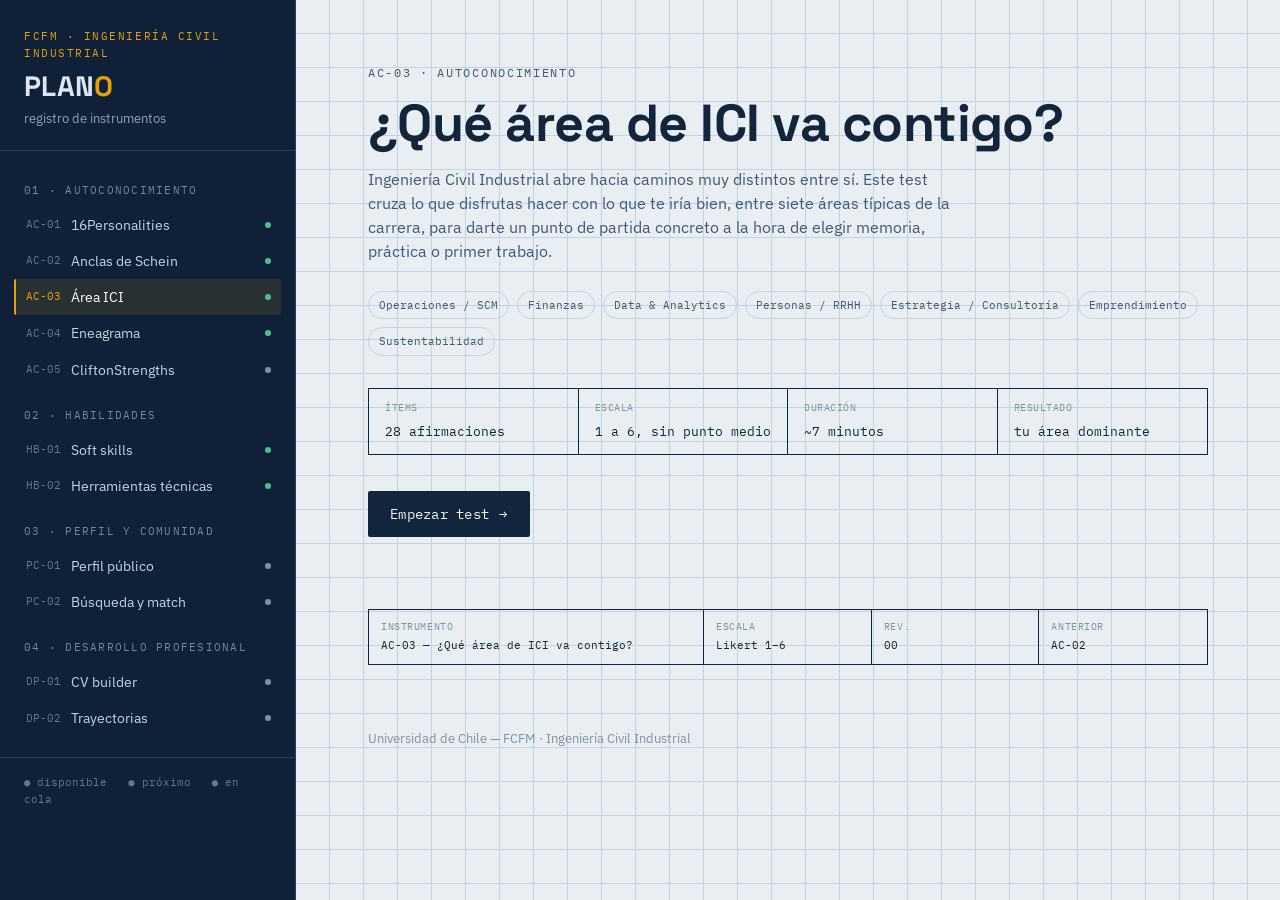
==== area-ici.html @ 6f70a746 "Add files via upload" ====
<!DOCTYPE html>
<html lang="es">
<head>
<meta charset="UTF-8">
<meta name="viewport" content="width=device-width, initial-scale=1.0">
<title>AC-03 · ¿Qué área de ICI va contigo? — Plano</title>
<link rel="preconnect" href="https://fonts.googleapis.com">
<link href="https://fonts.googleapis.com/css2?family=Space+Grotesk:wght@400;500;600;700&family=IBM+Plex+Sans:wght@400;500;600&family=IBM+Plex+Mono:wght@400;500;600&display=swap" rel="stylesheet">
<link rel="stylesheet" href="styles.css">
<style>

  /* ---------- intro ---------- */
  .hero-eyebrow{
    font-family:'IBM Plex Mono', monospace;
    font-size:12px;
    letter-spacing:0.14em;
    text-transform:uppercase;
    color:var(--ink-soft);
    margin-bottom:14px;
  }
  .hero-title{
    font-family:'Space Grotesk', sans-serif;
    font-weight:700;
    font-size:clamp(34px, 5.6vw, 52px);
    line-height:1.05;
    letter-spacing:-0.01em;
    margin:0 0 16px;
  }
  .hero-sub{
    max-width:600px;
    font-size:16px;
    color:var(--ink-soft);
    margin-bottom:28px;
  }

  .spec-strip{
    display:flex;
    flex-wrap:wrap;
    gap:0;
    border:1px solid var(--ink);
    margin-bottom:36px;
  }
  .spec-cell{
    flex:1 1 140px;
    padding:12px 16px;
    border-right:1px solid var(--ink);
    font-family:'IBM Plex Mono', monospace;
  }
  .spec-cell:last-child{border-right:none;}
  .spec-cell .k{display:block; font-size:9.5px; letter-spacing:0.06em; text-transform:uppercase; color:var(--ink-faint); margin-bottom:3px;}
  .spec-cell .v{font-size:13px; color:var(--ink);}

  .start-btn{
    display:inline-flex;
    align-items:center;
    gap:10px;
    background:var(--ink);
    color:#F2F6FA;
    border:none;
    font-family:'IBM Plex Mono', monospace;
    font-size:13.5px;
    letter-spacing:0.02em;
    padding:14px 22px;
    border-radius:var(--radius);
    cursor:pointer;
    transition:background 0.15s ease, transform 0.15s ease;
  }
  .start-btn:hover{background:#1C3757; transform:translateY(-1px);}
  .start-btn .arrow{transition:transform 0.15s ease;}
  .start-btn:hover .arrow{transform:translateX(3px);}

  /* areas preview row on intro */
  .areas-preview{
    display:flex;
    flex-wrap:wrap;
    gap:8px;
    margin-bottom:32px;
  }
  .area-chip{
    font-family:'IBM Plex Mono', monospace;
    font-size:11px;
    color:var(--ink-soft);
    border:1px solid var(--grid-line);
    padding:5px 10px;
    border-radius:20px;
  }

  /* ---------- quiz ---------- */
  .quiz-wrap{display:none;}
  .quiz-wrap.active{display:block;}
  .intro-wrap.hidden, .results-wrap.hidden{display:none;}

  .progress-rail{margin:8px 0 44px;}
  .progress-meta{
    display:flex;
    justify-content:space-between;
    font-family:'IBM Plex Mono', monospace;
    font-size:11px;
    color:var(--ink-soft);
    margin-bottom:8px;
  }
  .progress-track{
    position:relative;
    height:8px;
    background:#D3DEE7;
    border:1px solid var(--grid-line);
  }
  .progress-fill{
    position:absolute;
    top:0; left:0; bottom:0;
    background:var(--accent);
    width:0%;
    transition:width 0.25s ease;
  }

  .question-code{
    font-family:'IBM Plex Mono', monospace;
    font-size:11px;
    color:var(--accent-deep);
    letter-spacing:0.06em;
    margin-bottom:10px;
  }
  .question-text{
    font-family:'Space Grotesk', sans-serif;
    font-weight:600;
    font-size:clamp(22px, 3.4vw, 30px);
    line-height:1.25;
    margin:0 0 40px;
    max-width:640px;
  }

  .scale{max-width:640px; margin-bottom:10px;}
  .scale-row{display:flex; gap:8px;}
  .scale-btn{
    flex:1;
    aspect-ratio:1;
    max-width:64px;
    border:1.5px solid var(--ink);
    background:transparent;
    color:var(--ink);
    font-family:'IBM Plex Mono', monospace;
    font-size:16px;
    font-weight:500;
    border-radius:50%;
    cursor:pointer;
    transition:background 0.12s ease, color 0.12s ease, transform 0.12s ease;
  }
  .scale-btn:hover{transform:translateY(-2px);}
  .scale-btn.selected{background:var(--ink); color:var(--accent);}
  .scale-labels{
    display:flex;
    justify-content:space-between;
    font-size:11.5px;
    color:var(--ink-faint);
    margin-top:10px;
  }

  .quiz-nav{
    display:flex;
    justify-content:space-between;
    align-items:center;
    margin-top:40px;
    max-width:640px;
  }
  .nav-btn{
    font-family:'IBM Plex Mono', monospace;
    font-size:13px;
    background:none;
    border:1px solid var(--ink-faint);
    color:var(--ink);
    padding:10px 18px;
    border-radius:var(--radius);
    cursor:pointer;
    transition:border-color 0.15s ease, background 0.15s ease;
  }
  .nav-btn:hover:not(:disabled){border-color:var(--ink); background:#DCE5EC;}
  .nav-btn:disabled{opacity:0.35; cursor:not-allowed;}
  .nav-btn.primary{background:var(--ink); color:#F2F6FA; border-color:var(--ink);}
  .nav-btn.primary:hover{background:#1C3757;}

  /* ---------- results ---------- */
  .results-eyebrow{
    font-family:'IBM Plex Mono', monospace;
    font-size:12px;
    letter-spacing:0.14em;
    text-transform:uppercase;
    color:var(--accent-deep);
    margin-bottom:10px;
  }
  .results-title{
    font-family:'Space Grotesk', sans-serif;
    font-weight:700;
    font-size:clamp(30px, 5vw, 42px);
    margin:0 0 8px;
  }
  .results-sub{
    color:var(--ink-soft);
    max-width:600px;
    margin-bottom:36px;
  }

  .anchor-bar{
    display:grid;
    grid-template-columns:220px 1fr 40px;
    align-items:center;
    gap:14px;
    padding:10px 0;
    border-bottom:1px solid var(--grid-line);
  }
  .anchor-name{
    font-family:'IBM Plex Mono', monospace;
    font-size:12px;
    color:var(--ink);
  }
  .anchor-track{
    height:14px;
    background:#DCE5EC;
    border:1px solid var(--grid-line);
    position:relative;
  }
  .anchor-fill{height:100%; background:var(--ink-faint);}
  .anchor-bar.top-1 .anchor-fill{background:var(--accent);}
  .anchor-bar.top-2 .anchor-fill{background:var(--accent-deep);}
  .anchor-bar.top-1 .anchor-name{color:var(--accent-deep); font-weight:600;}
  .anchor-value{
    font-family:'IBM Plex Mono', monospace;
    font-size:11.5px;
    color:var(--ink-faint);
    text-align:right;
  }

  .anchor-callouts{
    margin-top:40px;
    display:grid;
    grid-template-columns:1fr 1fr;
    gap:16px;
  }
  .callout{
    background:#F4F7F9;
    border:1px solid var(--grid-line);
    border-left:3px solid var(--accent);
    padding:18px 20px;
  }
  .callout .rank{
    font-family:'IBM Plex Mono', monospace;
    font-size:10.5px;
    letter-spacing:0.08em;
    text-transform:uppercase;
    color:var(--accent-deep);
    margin-bottom:6px;
  }
  .callout h4{
    font-family:'Space Grotesk', sans-serif;
    margin:0 0 8px;
    font-size:18px;
  }
  .callout p{
    font-size:13.5px;
    color:var(--ink-soft);
    margin:0;
  }

  .combo-note{
    margin-top:16px;
    font-size:12.5px;
    color:var(--ink-faint);
    max-width:640px;
  }

  .results-actions{
    display:flex;
    gap:12px;
    margin-top:40px;
    flex-wrap:wrap;
  }

  @media (max-width: 620px){
    .anchor-callouts{grid-template-columns:1fr;}
    .anchor-bar{grid-template-columns:128px 1fr 32px; gap:8px;}
    .scale-btn{max-width:44px; font-size:13px;}
  }
</style>
</head>
<body>

<button class="menu-toggle" id="menuToggle" aria-label="Abrir menú">≡</button>

<div class="shell">

  <nav class="sidebar" id="sidebar">
    <div class="sidebar-brand">
      <a href="index.html" style="text-decoration:none;">
        <div class="sidebar-eyebrow">FCFM · Ingeniería Civil Industrial</div>
        <div class="sidebar-logo">PLAN<span>O</span></div>
      </a>
      <div class="sidebar-tag">registro de instrumentos</div>
    </div>

    <div class="nav-group">
      <div class="nav-group-title">01 · Autoconocimiento</div>
      <a class="nav-link" href="index.html#autoconocimiento"><span class="nav-code">AC-01</span>16Personalities<span class="nav-dot ok"></span></a>
      <a class="nav-link" href="schein.html"><span class="nav-code">AC-02</span>Anclas de Schein<span class="nav-dot ok"></span></a>
      <a class="nav-link active" href="area-ici.html"><span class="nav-code">AC-03</span>Área ICI<span class="nav-dot ok"></span></a>
      <a class="nav-link" href="eneagrama.html"><span class="nav-code">AC-04</span>Eneagrama<span class="nav-dot ok"></span></a>
      <a class="nav-link" href="index.html#autoconocimiento"><span class="nav-code">AC-05</span>CliftonStrengths<span class="nav-dot"></span></a>
    </div>

    <div class="nav-group">
      <div class="nav-group-title">02 · Habilidades</div>
      <a class="nav-link" href="soft-skills.html"><span class="nav-code">HB-01</span>Soft skills<span class="nav-dot ok"></span></a>
      <a class="nav-link" href="tech-tools.html"><span class="nav-code">HB-02</span>Herramientas técnicas<span class="nav-dot ok"></span></a>
    </div>

    <div class="nav-group">
      <div class="nav-group-title">03 · Perfil y comunidad</div>
      <a class="nav-link" href="index.html#comunidad"><span class="nav-code">PC-01</span>Perfil público<span class="nav-dot"></span></a>
      <a class="nav-link" href="index.html#comunidad"><span class="nav-code">PC-02</span>Búsqueda y match<span class="nav-dot"></span></a>
    </div>

    <div class="nav-group">
      <div class="nav-group-title">04 · Desarrollo profesional</div>
      <a class="nav-link" href="index.html#desarrollo"><span class="nav-code">DP-01</span>CV builder<span class="nav-dot"></span></a>
      <a class="nav-link" href="index.html#desarrollo"><span class="nav-code">DP-02</span>Trayectorias<span class="nav-dot"></span></a>
    </div>

    <div class="sidebar-foot">
      ● disponible &nbsp; ● próximo &nbsp; ● en cola
    </div>
  </nav>

  <main class="paper">
    <div class="container">

      <!-- ============ INTRO ============ -->
      <div class="intro-wrap" id="introWrap">
        <div class="hero-eyebrow">AC-03 · Autoconocimiento</div>
        <h1 class="hero-title">¿Qué área de ICI va contigo?</h1>
        <p class="hero-sub">
          Ingeniería Civil Industrial abre hacia caminos muy distintos entre sí. Este test cruza lo que
          disfrutas hacer con lo que te iría bien, entre siete áreas típicas de la carrera, para darte
          un punto de partida concreto a la hora de elegir memoria, práctica o primer trabajo.
        </p>

        <div class="areas-preview">
          <span class="area-chip">Operaciones / SCM</span>
          <span class="area-chip">Finanzas</span>
          <span class="area-chip">Data & Analytics</span>
          <span class="area-chip">Personas / RRHH</span>
          <span class="area-chip">Estrategia / Consultoría</span>
          <span class="area-chip">Emprendimiento</span>
          <span class="area-chip">Sustentabilidad</span>
        </div>

        <div class="spec-strip">
          <div class="spec-cell"><span class="k">Ítems</span><span class="v">28 afirmaciones</span></div>
          <div class="spec-cell"><span class="k">Escala</span><span class="v">1 a 6, sin punto medio</span></div>
          <div class="spec-cell"><span class="k">Duración</span><span class="v">~7 minutos</span></div>
          <div class="spec-cell"><span class="k">Resultado</span><span class="v">tu área dominante</span></div>
        </div>

        <button class="start-btn" id="startBtn">Empezar test <span class="arrow">→</span></button>
      </div>

      <!-- ============ QUIZ ============ -->
      <div class="quiz-wrap" id="quizWrap">
        <div class="progress-rail">
          <div class="progress-meta">
            <span id="progressLabel">Pregunta 01 / 28</span>
            <span>AC-03 · Área ICI</span>
          </div>
          <div class="progress-track"><div class="progress-fill" id="progressFill"></div></div>
        </div>

        <div class="question-code" id="questionCode">ÍTEM 01</div>
        <h2 class="question-text" id="questionText">—</h2>

        <div class="scale">
          <div class="scale-row" id="scaleRow"></div>
          <div class="scale-labels">
            <span>Muy en desacuerdo</span>
            <span>Muy de acuerdo</span>
          </div>
        </div>

        <div class="quiz-nav">
          <button class="nav-btn" id="prevBtn">← Anterior</button>
          <button class="nav-btn primary" id="nextBtn" disabled>Siguiente →</button>
        </div>
      </div>

      <!-- ============ RESULTS ============ -->
      <div class="results-wrap hidden" id="resultsWrap">
        <div class="results-eyebrow">Resultado · AC-03</div>
        <h2 class="results-title">Tu ficha de área</h2>
        <p class="results-sub">Puntaje por área (máximo 24 cada una). Muchas trayectorias reales viven en el cruce de tus dos áreas más altas, no solo en la primera.</p>

        <div id="barsContainer"></div>

        <div class="anchor-callouts" id="calloutsContainer"></div>
        <p class="combo-note" id="comboNote"></p>

        <div class="share-box">
          <span class="label">Enviar resultado a tu correo</span>
          <div class="share-row">
            <input type="email" class="share-input" id="emailInput" placeholder="tu-correo@ing.uchile.cl">
            <button class="share-btn" id="emailBtn">Enviar por correo →</button>
          </div>
          <p class="share-note">Se abre tu aplicación de correo con el resultado ya redactado, listo para enviar.</p>
          <p class="share-error" id="emailError">Ingresa un correo válido antes de continuar.</p>
        </div>

        <div class="results-actions">
          <button class="nav-btn" id="retakeBtn">↺ Repetir test</button>
          <a class="nav-btn primary" href="index.html">Volver al índice →</a>
        </div>
      </div>

      <div class="titleblock">
        <div class="tb-cell"><span class="tb-label">Instrumento</span><span class="tb-value">AC-03 — ¿Qué área de ICI va contigo?</span></div>
        <div class="tb-cell"><span class="tb-label">Escala</span><span class="tb-value">Likert 1–6</span></div>
        <div class="tb-cell"><span class="tb-label">Rev.</span><span class="tb-value">00</span></div>
        <div class="tb-cell"><span class="tb-label">Anterior</span><span class="tb-value">AC-02</span></div>
      </div>

      <footer class="site-footer">Universidad de Chile — FCFM · Ingeniería Civil Industrial</footer>

    </div>
  </main>

</div>

<script>
  /* ---------------- data ---------------- */
  const ANCHORS = {
    OPS: { name: "Operaciones / SCM",         desc: "Te mueve la eficiencia de procesos reales: producción, logística, cadena de suministro. Roles afines: Supply Chain, Operaciones, Mejora Continua, Planificación." },
    FIN: { name: "Finanzas",                  desc: "Te mueve el lenguaje de los números y el valor. Roles afines: Banca de inversión, Corporate Finance, Tesorería, Evaluación de proyectos." },
    DAT: { name: "Data & Analytics",          desc: "Te mueve encontrar patrones y construir con datos. Roles afines: Data Analyst, Data Scientist, Business Intelligence, Analytics." },
    PER: { name: "Personas / RRHH",           desc: "Te mueve el desarrollo de personas y equipos. Roles afines: RRHH, Desarrollo Organizacional, People Analytics, Cultura y Talento." },
    EST: { name: "Estrategia / Consultoría",  desc: "Te mueve resolver problemas de negocio amplios. Roles afines: Consultoría estratégica, Corporate Strategy, Planificación Estratégica, PMO." },
    EMP: { name: "Emprendimiento",            desc: "Te mueve construir algo propio desde cero. Roles afines: Fundador/a de startup, Venture Building, Innovación Corporativa." },
    SUS: { name: "Sustentabilidad",           desc: "Te mueve el impacto ambiental y social del negocio. Roles afines: Sustentabilidad Corporativa, ESG, Economía Circular, Impacto Social." }
  };

  const QUESTIONS = [
    ["Me atrae optimizar procesos productivos o logísticos para que funcionen mejor.", "OPS"],
    ["Me interesa entender cómo se financia y valora un proyecto o una empresa.", "FIN"],
    ["Me interesa transformar datos en decisiones concretas para el negocio.", "DAT"],
    ["Me interesa cómo se diseñan los equipos, la cultura y el desarrollo de las personas en una organización.", "PER"],
    ["Me interesa resolver problemas de negocio amplios que combinan varias áreas a la vez.", "EST"],
    ["Me atrae la idea de crear mi propio negocio o proyecto desde cero.", "EMP"],
    ["Me interesa que mi trabajo tenga un impacto ambiental o social positivo, no solo financiero.", "SUS"],
    ["Disfruto pensar en cómo mover, producir o distribuir algo de forma más eficiente.", "OPS"],
    ["Disfruto trabajar con modelos financieros, flujos de caja o evaluación de inversiones.", "FIN"],
    ["Disfruto programar, modelar o construir dashboards más que gestionar personas.", "DAT"],
    ["Disfruto mediar conversaciones difíciles o ayudar a que un equipo funcione mejor.", "PER"],
    ["Disfruto analizar una industria completa y proponer hacia dónde debería moverse una empresa.", "EST"],
    ["Disfruto validar una idea de negocio hablando con clientes reales, aunque sea incómodo.", "EMP"],
    ["Disfruto pensar en cómo una empresa puede operar de forma más responsable con su entorno.", "SUS"],
    ["Me interesa lo que pasa en la planta, la bodega o el centro de distribución, no solo en la oficina.", "OPS"],
    ["Me atrae el mundo de la banca, el mercado de capitales o el corporate finance.", "FIN"],
    ["Me atrae aprender herramientas como Python, SQL o machine learning aplicado a negocios.", "DAT"],
    ["Me atrae el reclutamiento, la gestión del talento o el desarrollo organizacional.", "PER"],
    ["Me atrae el mundo de la consultoría estratégica o el trabajo con directorios y gerencias.", "EST"],
    ["Prefiero asumir el riesgo de emprender antes que la estabilidad de un sueldo fijo.", "EMP"],
    ["Me atraen temas como economía circular, cambio climático o ESG.", "SUS"],
    ["Prefiero resolver cuellos de botella concretos antes que diseñar estrategias de largo plazo.", "OPS"],
    ["Prefiero decisiones que se puedan justificar con números duros antes que con intuición.", "FIN"],
    ["Prefiero encontrar el patrón detrás de los datos antes que ejecutar la acción final.", "DAT"],
    ["Prefiero trabajar en el \"cómo\" colaboran las personas antes que en el proceso técnico en sí.", "PER"],
    ["Prefiero preguntas abiertas de \"qué deberíamos hacer\" antes que ejecutar una tarea ya definida.", "EST"],
    ["Me interesa más construir algo nuevo que optimizar algo que ya existe.", "EMP"],
    ["Elegiría un proyecto con propósito ambiental o social aunque el crecimiento profesional sea más lento.", "SUS"]
  ];

  /* ---------------- state ---------------- */
  let current = 0;
  const answers = new Array(QUESTIONS.length).fill(null);

  const introWrap = document.getElementById('introWrap');
  const quizWrap = document.getElementById('quizWrap');
  const resultsWrap = document.getElementById('resultsWrap');
  const startBtn = document.getElementById('startBtn');
  const progressFill = document.getElementById('progressFill');
  const progressLabel = document.getElementById('progressLabel');
  const questionCode = document.getElementById('questionCode');
  const questionText = document.getElementById('questionText');
  const scaleRow = document.getElementById('scaleRow');
  const prevBtn = document.getElementById('prevBtn');
  const nextBtn = document.getElementById('nextBtn');
  const retakeBtn = document.getElementById('retakeBtn');
  let lastRanked = [];

  for(let i = 1; i <= 6; i++){
    const btn = document.createElement('button');
    btn.className = 'scale-btn';
    btn.textContent = i;
    btn.type = 'button';
    btn.addEventListener('click', () => selectAnswer(i));
    scaleRow.appendChild(btn);
  }

  function renderQuestion(){
    const [text, code] = QUESTIONS[current];
    questionCode.textContent = 'ÍTEM ' + String(current + 1).padStart(2, '0');
    questionText.textContent = text;
    progressLabel.textContent = 'Pregunta ' + String(current + 1).padStart(2, '0') + ' / ' + QUESTIONS.length;
    progressFill.style.width = ((current) / QUESTIONS.length * 100) + '%';

    [...scaleRow.children].forEach((btn, idx) => {
      btn.classList.toggle('selected', answers[current] === idx + 1);
    });

    prevBtn.disabled = current === 0;
    nextBtn.disabled = answers[current] === null;
    nextBtn.textContent = current === QUESTIONS.length - 1 ? 'Ver resultado →' : 'Siguiente →';
  }

  function selectAnswer(value){
    answers[current] = value;
    renderQuestion();
  }

  startBtn.addEventListener('click', () => {
    introWrap.classList.add('hidden');
    quizWrap.classList.add('active');
    renderQuestion();
  });

  prevBtn.addEventListener('click', () => {
    if(current > 0){ current--; renderQuestion(); }
  });

  nextBtn.addEventListener('click', () => {
    if(answers[current] === null) return;
    if(current < QUESTIONS.length - 1){
      current++;
      renderQuestion();
    } else {
      showResults();
    }
  });

  document.addEventListener('keydown', (e) => {
    if(!quizWrap.classList.contains('active')) return;
    if(['1','2','3','4','5','6'].includes(e.key)) selectAnswer(parseInt(e.key));
    if(e.key === 'ArrowRight' && !nextBtn.disabled) nextBtn.click();
    if(e.key === 'ArrowLeft' && !prevBtn.disabled) prevBtn.click();
  });

  function showResults(){
    quizWrap.classList.remove('active');
    resultsWrap.classList.remove('hidden');
    progressFill.style.width = '100%';

    const scores = {};
    Object.keys(ANCHORS).forEach(k => scores[k] = 0);
    QUESTIONS.forEach(([text, code], idx) => {
      scores[code] += answers[idx];
    });

    const ranked = Object.entries(scores).sort((a, b) => b[1] - a[1]);
    lastRanked = ranked;

    const barsContainer = document.getElementById('barsContainer');
    barsContainer.innerHTML = '';
    ranked.forEach(([code, score], rank) => {
      const row = document.createElement('div');
      row.className = 'anchor-bar' + (rank === 0 ? ' top-1' : rank === 1 ? ' top-2' : '');
      row.innerHTML = `
        <span class="anchor-name">${ANCHORS[code].name}</span>
        <div class="anchor-track"><div class="anchor-fill" style="width:${(score/24*100).toFixed(0)}%"></div></div>
        <span class="anchor-value">${score}/24</span>
      `;
      barsContainer.appendChild(row);
    });

    const calloutsContainer = document.getElementById('calloutsContainer');
    calloutsContainer.innerHTML = '';
    ranked.slice(0, 2).forEach(([code, score], rank) => {
      const div = document.createElement('div');
      div.className = 'callout';
      div.innerHTML = `
        <div class="rank">${rank === 0 ? 'Área dominante' : 'Segunda área'}</div>
        <h4>${ANCHORS[code].name}</h4>
        <p>${ANCHORS[code].desc}</p>
      `;
      calloutsContainer.appendChild(div);
    });

    const [topCode] = ranked[0];
    const [secondCode] = ranked[1];
    document.getElementById('comboNote').textContent =
      `Vale la pena mirar también el cruce entre ${ANCHORS[topCode].name} y ${ANCHORS[secondCode].name}: bastantes roles interesantes viven justo en esa intersección, no en ninguna de las dos por separado.`;
  }

  retakeBtn.addEventListener('click', () => {
    current = 0;
    answers.fill(null);
    resultsWrap.classList.add('hidden');
    introWrap.classList.remove('hidden');
  });

  /* ---------------- send result by email (mailto) ---------------- */
  const emailInput = document.getElementById('emailInput');
  const emailBtn = document.getElementById('emailBtn');
  const emailError = document.getElementById('emailError');

  emailBtn.addEventListener('click', () => {
    const email = emailInput.value.trim();
    const valid = /^[^\s@]+@[^\s@]+\.[^\s@]+$/.test(email);
    if(!valid){
      emailError.classList.add('visible');
      return;
    }
    emailError.classList.remove('visible');

    const lines = lastRanked.map(([code, score], i) =>
      `${i + 1}. ${ANCHORS[code].name} — ${score}/24`
    ).join('\n');

    const [topCode] = lastRanked[0];
    const subject = 'Mi resultado — AC-03 ¿Qué área de ICI va contigo?';
    const body =
`Resultado del test "¿Qué área de ICI va contigo?" — Plano, ICI U. de Chile

Área dominante: ${ANCHORS[topCode].name}
${ANCHORS[topCode].desc}

Puntaje completo:
${lines}

Generado en Plano — red profesional ICI.`;

    const mailto = `mailto:${encodeURIComponent(email)}?subject=${encodeURIComponent(subject)}&body=${encodeURIComponent(body)}`;
    window.location.href = mailto;
  });

  /* ---------------- sidebar mobile toggle ---------------- */
  const toggle = document.getElementById('menuToggle');
  const sidebar = document.getElementById('sidebar');
  toggle.addEventListener('click', () => sidebar.classList.toggle('open'));
</script>

</body>
</html>
---- styles.css ----
/* ============================================================
   PLANO — hoja de estilos compartida
   Tokens + estructura (sidebar / paper / cajetín) usados en
   todas las páginas del sitio. Los estilos propios de cada
   instrumento van en un <style> aparte dentro de cada página.
   ============================================================ */

:root{
  --paper:#E9EEF2;
  --paper-deep:#DCE5EC;
  --grid-line:#C4D3DE;
  --ink:#12253C;
  --ink-soft:#3E5A78;
  --ink-faint:#7C93A8;
  --panel:#0F2038;
  --panel-line:#26405F;
  --accent:#E3A008;
  --accent-deep:#8A5F02;
  --ok:#2F7D5F;
  --ok-bg:#DEEEE7;
  --wait:#8592A0;
  --wait-bg:#E4E8EC;
  --next-bg:#FBF0D6;
  --radius:2px;
  --sidebar-w:296px;
}

*{box-sizing:border-box;}
html{scroll-behavior:smooth;}
@media (prefers-reduced-motion: reduce){
  html{scroll-behavior:auto;}
  *{animation-duration:0.001ms !important; transition-duration:0.001ms !important;}
}

body{
  margin:0;
  background:var(--paper);
  color:var(--ink);
  font-family:'IBM Plex Sans', sans-serif;
  font-size:16px;
  line-height:1.5;
}

a{color:inherit;}

/* ---------- layout shell ---------- */
.shell{
  display:flex;
  min-height:100vh;
}

/* ---------- sidebar / panel ---------- */
.sidebar{
  width:var(--sidebar-w);
  flex-shrink:0;
  background:var(--panel);
  color:#DCE6F0;
  position:sticky;
  top:0;
  height:100vh;
  overflow-y:auto;
  padding:28px 0 24px;
  border-right:1px solid var(--panel-line);
}

.sidebar-brand{
  padding:0 24px 22px;
  border-bottom:1px solid var(--panel-line);
  margin-bottom:18px;
}
.sidebar-eyebrow{
  font-family:'IBM Plex Mono', monospace;
  font-size:11px;
  letter-spacing:0.14em;
  color:var(--accent);
  text-transform:uppercase;
}
.sidebar-logo{
  font-family:'Space Grotesk', sans-serif;
  font-size:28px;
  font-weight:700;
  letter-spacing:0.01em;
  margin:4px 0 2px;
}
.sidebar-logo span{color:var(--accent);}
.sidebar-tag{
  font-size:12.5px;
  color:#8FA5BD;
}

.nav-group{
  padding:0 14px;
  margin-bottom:6px;
}
.nav-group-title{
  font-family:'IBM Plex Mono', monospace;
  font-size:10.5px;
  letter-spacing:0.12em;
  text-transform:uppercase;
  color:#6F87A2;
  padding:14px 10px 8px;
}
.nav-link{
  display:flex;
  align-items:center;
  gap:10px;
  padding:8px 10px;
  border-radius:var(--radius);
  text-decoration:none;
  color:#C4D4E4;
  font-size:13.5px;
  border-left:2px solid transparent;
  transition:background 0.15s ease, color 0.15s ease, border-color 0.15s ease;
}
.nav-link:hover{
  background:rgba(227,160,8,0.08);
  color:#F2F6FA;
}
.nav-link.active{
  background:rgba(227,160,8,0.12);
  border-left-color:var(--accent);
  color:#FFFFFF;
}
.nav-code{
  font-family:'IBM Plex Mono', monospace;
  font-size:10.5px;
  color:#5E7793;
  min-width:34px;
}
.nav-link.active .nav-code{color:var(--accent);}
.nav-dot{
  width:6px;
  height:6px;
  border-radius:50%;
  margin-left:auto;
  flex-shrink:0;
  background:var(--wait);
}
.nav-dot.ok{background:#4FBE8F;}
.nav-dot.next{background:var(--accent);}

.sidebar-foot{
  margin-top:20px;
  padding:16px 24px 0;
  border-top:1px solid var(--panel-line);
  font-family:'IBM Plex Mono', monospace;
  font-size:10.5px;
  color:#5E7793;
  line-height:1.7;
}

.menu-toggle{
  display:none;
  position:fixed;
  top:16px;
  left:16px;
  z-index:50;
  background:var(--panel);
  color:var(--accent);
  border:1px solid var(--panel-line);
  border-radius:var(--radius);
  width:42px;
  height:42px;
  font-family:'IBM Plex Mono', monospace;
  font-size:18px;
  cursor:pointer;
}

/* ---------- main / paper ---------- */
.paper{
  flex:1;
  min-width:0;
  background-image:
    linear-gradient(var(--grid-line) 1px, transparent 1px),
    linear-gradient(90deg, var(--grid-line) 1px, transparent 1px);
  background-size:34px 34px;
  background-position:-1px -1px;
  position:relative;
}

.container{
  max-width:920px;
  margin:0 auto;
  padding:64px 40px 40px;
}

/* ---------- title block (cajetín) ---------- */
.titleblock{
  margin:72px 0 40px;
  border:1px solid var(--ink);
  font-family:'IBM Plex Mono', monospace;
  font-size:11px;
  display:grid;
  grid-template-columns:2fr 1fr 1fr 1fr;
}
.tb-cell{
  padding:10px 12px;
  border-right:1px solid var(--ink);
  border-top:1px solid var(--ink);
}
.tb-cell:last-child{border-right:none;}
.tb-cell:nth-child(-n+4){border-top:none;}
.tb-label{color:var(--ink-faint); display:block; margin-bottom:3px; text-transform:uppercase; letter-spacing:0.06em; font-size:9.5px;}
.tb-value{color:var(--ink);}

footer.site-footer{
  padding:24px 0 60px;
  font-size:12.5px;
  color:var(--ink-faint);
}

/* ---------- share-by-email box (used on every results screen) ---------- */
.share-box{
  margin-top:40px;
  border:1px solid var(--ink);
  padding:20px 22px;
  background:#F4F7F9;
  max-width:640px;
}
.share-box .label{
  font-family:'IBM Plex Mono', monospace;
  font-size:10.5px;
  letter-spacing:0.08em;
  text-transform:uppercase;
  color:var(--ink-faint);
  margin-bottom:10px;
  display:block;
}
.share-row{
  display:flex;
  gap:10px;
  flex-wrap:wrap;
}
.share-input{
  flex:1;
  min-width:200px;
  padding:10px 12px;
  border:1px solid var(--ink-faint);
  border-radius:var(--radius);
  font-family:'IBM Plex Sans', sans-serif;
  font-size:14px;
  background:#fff;
  color:var(--ink);
}
.share-input:focus{
  outline:2px solid var(--accent);
  outline-offset:1px;
  border-color:var(--ink);
}
.share-btn{
  font-family:'IBM Plex Mono', monospace;
  font-size:13px;
  background:var(--ink);
  color:#F2F6FA;
  border:none;
  padding:10px 18px;
  border-radius:var(--radius);
  cursor:pointer;
  white-space:nowrap;
  transition:background 0.15s ease;
}
.share-btn:hover{background:#1C3757;}
.share-note{
  font-size:11.5px;
  color:var(--ink-faint);
  margin-top:10px;
}
.share-error{
  font-size:11.5px;
  color:#B3401F;
  margin-top:10px;
  display:none;
}
.share-error.visible{display:block;}

/* ---------- results bar chart + callouts (reused across test result screens) ---------- */
.results-eyebrow{
  font-family:'IBM Plex Mono', monospace;
  font-size:12px;
  letter-spacing:0.14em;
  text-transform:uppercase;
  color:var(--accent-deep);
  margin-bottom:10px;
}
.results-title{
  font-family:'Space Grotesk', sans-serif;
  font-weight:700;
  font-size:clamp(30px, 5vw, 42px);
  margin:0 0 8px;
}
.results-sub{
  color:var(--ink-soft);
  max-width:600px;
  margin-bottom:36px;
}
.anchor-bar{
  display:grid;
  grid-template-columns:190px 1fr 40px;
  align-items:center;
  gap:14px;
  padding:10px 0;
  border-bottom:1px solid var(--grid-line);
}
.anchor-name{
  font-family:'IBM Plex Mono', monospace;
  font-size:12px;
  color:var(--ink);
}
.anchor-track{
  height:14px;
  background:#DCE5EC;
  border:1px solid var(--grid-line);
  position:relative;
}
.anchor-fill{height:100%; background:var(--ink-faint); transition:width 0.2s ease;}
.anchor-bar.top-1 .anchor-fill{background:var(--accent);}
.anchor-bar.top-2 .anchor-fill{background:var(--accent-deep);}
.anchor-bar.top-1 .anchor-name{color:var(--accent-deep); font-weight:600;}
.anchor-value{
  font-family:'IBM Plex Mono', monospace;
  font-size:11.5px;
  color:var(--ink-faint);
  text-align:right;
}
.anchor-callouts{
  margin-top:40px;
  display:grid;
  grid-template-columns:1fr 1fr;
  gap:16px;
}
.callout{
  background:#F4F7F9;
  border:1px solid var(--grid-line);
  border-left:3px solid var(--accent);
  padding:18px 20px;
}
.callout .rank{
  font-family:'IBM Plex Mono', monospace;
  font-size:10.5px;
  letter-spacing:0.08em;
  text-transform:uppercase;
  color:var(--accent-deep);
  margin-bottom:6px;
}
.callout h4{
  font-family:'Space Grotesk', sans-serif;
  margin:0 0 8px;
  font-size:18px;
}
.callout p{
  font-size:13.5px;
  color:var(--ink-soft);
  margin:0;
}
.results-actions{
  display:flex;
  gap:12px;
  margin-top:40px;
  flex-wrap:wrap;
}
@media (max-width: 620px){
  .anchor-callouts{grid-template-columns:1fr;}
  .anchor-bar{grid-template-columns:112px 1fr 32px; gap:8px;}
}

@media (max-width: 880px){
  .sidebar{
    position:fixed;
    left:0; top:0; bottom:0;
    transform:translateX(-100%);
    z-index:40;
    transition:transform 0.2s ease;
    width:280px;
  }
  .sidebar.open{transform:translateX(0);}
  .menu-toggle{display:block;}
  .container{padding:88px 22px 40px;}
  .titleblock{grid-template-columns:1fr 1fr;}
}
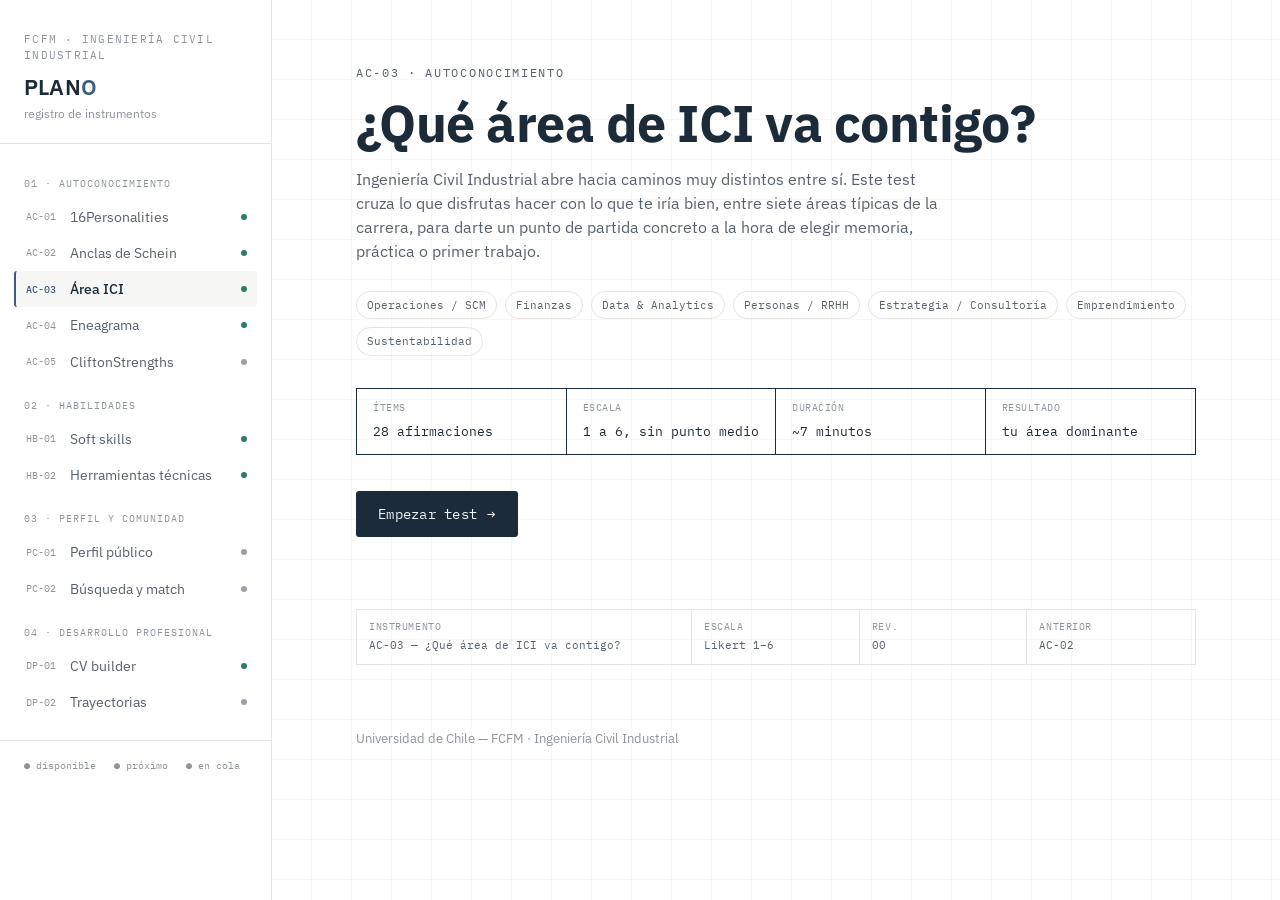
==== commit f175a0c6: "Add files via upload" ====
--- a/area-ici.html
+++ b/area-ici.html
@@ -5,7 +5,7 @@
 <meta name="viewport" content="width=device-width, initial-scale=1.0">
 <title>AC-03 · ¿Qué área de ICI va contigo? — Plano</title>
 <link rel="preconnect" href="https://fonts.googleapis.com">
-<link href="https://fonts.googleapis.com/css2?family=Space+Grotesk:wght@400;500;600;700&family=IBM+Plex+Sans:wght@400;500;600&family=IBM+Plex+Mono:wght@400;500;600&display=swap" rel="stylesheet">
+<link href="https://fonts.googleapis.com/css2?family=IBM+Plex+Sans:wght@400;500;600;700&family=IBM+Plex+Mono:wght@400;500;600&display=swap" rel="stylesheet">
 <link rel="stylesheet" href="styles.css">
 <style>
 
@@ -19,7 +19,7 @@
     margin-bottom:14px;
   }
   .hero-title{
-    font-family:'Space Grotesk', sans-serif;
+    font-family:'IBM Plex Sans', sans-serif;
     font-weight:700;
     font-size:clamp(34px, 5.6vw, 52px);
     line-height:1.05;
@@ -65,7 +65,7 @@
     cursor:pointer;
     transition:background 0.15s ease, transform 0.15s ease;
   }
-  .start-btn:hover{background:#1C3757; transform:translateY(-1px);}
+  .start-btn:hover{background:#2A3E52; transform:translateY(-1px);}
   .start-btn .arrow{transition:transform 0.15s ease;}
   .start-btn:hover .arrow{transform:translateX(3px);}
 
@@ -121,7 +121,7 @@
     margin-bottom:10px;
   }
   .question-text{
-    font-family:'Space Grotesk', sans-serif;
+    font-family:'IBM Plex Sans', sans-serif;
     font-weight:600;
     font-size:clamp(22px, 3.4vw, 30px);
     line-height:1.25;
@@ -176,7 +176,7 @@
   .nav-btn:hover:not(:disabled){border-color:var(--ink); background:#DCE5EC;}
   .nav-btn:disabled{opacity:0.35; cursor:not-allowed;}
   .nav-btn.primary{background:var(--ink); color:#F2F6FA; border-color:var(--ink);}
-  .nav-btn.primary:hover{background:#1C3757;}
+  .nav-btn.primary:hover{background:#2A3E52;}
 
   /* ---------- results ---------- */
   .results-eyebrow{
@@ -188,7 +188,7 @@
     margin-bottom:10px;
   }
   .results-title{
-    font-family:'Space Grotesk', sans-serif;
+    font-family:'IBM Plex Sans', sans-serif;
     font-weight:700;
     font-size:clamp(30px, 5vw, 42px);
     margin:0 0 8px;
@@ -250,7 +250,7 @@
     margin-bottom:6px;
   }
   .callout h4{
-    font-family:'Space Grotesk', sans-serif;
+    font-family:'IBM Plex Sans', sans-serif;
     margin:0 0 8px;
     font-size:18px;
   }
@@ -319,7 +319,7 @@
 
     <div class="nav-group">
       <div class="nav-group-title">04 · Desarrollo profesional</div>
-      <a class="nav-link" href="index.html#desarrollo"><span class="nav-code">DP-01</span>CV builder<span class="nav-dot"></span></a>
+      <a class="nav-link" href="cv-builder.html"><span class="nav-code">DP-01</span>CV builder<span class="nav-dot ok"></span></a>
       <a class="nav-link" href="index.html#desarrollo"><span class="nav-code">DP-02</span>Trayectorias<span class="nav-dot"></span></a>
     </div>
 
--- a/styles.css
+++ b/styles.css
@@ -6,23 +6,23 @@
    ============================================================ */
 
 :root{
-  --paper:#E9EEF2;
-  --paper-deep:#DCE5EC;
-  --grid-line:#C4D3DE;
-  --ink:#12253C;
-  --ink-soft:#3E5A78;
-  --ink-faint:#7C93A8;
-  --panel:#0F2038;
-  --panel-line:#26405F;
-  --accent:#E3A008;
-  --accent-deep:#8A5F02;
+  --paper:#FFFFFF;
+  --paper-deep:#F6F6F4;
+  --grid-line:#E4E4E1;
+  --ink:#1C2B39;
+  --ink-soft:#57616B;
+  --ink-faint:#8D949B;
+  --panel:#FFFFFF;
+  --panel-line:#E4E4E1;
+  --accent:#3D5A80;
+  --accent-deep:#24374F;
   --ok:#2F7D5F;
-  --ok-bg:#DEEEE7;
-  --wait:#8592A0;
-  --wait-bg:#E4E8EC;
-  --next-bg:#FBF0D6;
-  --radius:2px;
-  --sidebar-w:296px;
+  --ok-bg:#E4EEE9;
+  --wait:#9AA1A8;
+  --wait-bg:#EFEFED;
+  --next-bg:#EEF2F6;
+  --radius:3px;
+  --sidebar-w:272px;
 }
 
 *{box-sizing:border-box;}
@@ -49,55 +49,56 @@
   min-height:100vh;
 }
 
-/* ---------- sidebar / panel ---------- */
+/* ---------- sidebar ---------- */
 .sidebar{
   width:var(--sidebar-w);
   flex-shrink:0;
   background:var(--panel);
-  color:#DCE6F0;
+  color:var(--ink);
   position:sticky;
   top:0;
   height:100vh;
   overflow-y:auto;
-  padding:28px 0 24px;
+  padding:32px 0 24px;
   border-right:1px solid var(--panel-line);
 }
 
 .sidebar-brand{
-  padding:0 24px 22px;
+  padding:0 24px 20px;
   border-bottom:1px solid var(--panel-line);
   margin-bottom:18px;
 }
 .sidebar-eyebrow{
   font-family:'IBM Plex Mono', monospace;
-  font-size:11px;
-  letter-spacing:0.14em;
-  color:var(--accent);
+  font-size:10.5px;
+  letter-spacing:0.12em;
+  color:var(--ink-faint);
   text-transform:uppercase;
 }
 .sidebar-logo{
-  font-family:'Space Grotesk', sans-serif;
-  font-size:28px;
-  font-weight:700;
+  font-family:'IBM Plex Sans', sans-serif;
+  font-size:22px;
+  font-weight:600;
   letter-spacing:0.01em;
-  margin:4px 0 2px;
+  margin:6px 0 2px;
+  color:var(--ink);
 }
 .sidebar-logo span{color:var(--accent);}
 .sidebar-tag{
-  font-size:12.5px;
-  color:#8FA5BD;
+  font-size:12px;
+  color:var(--ink-faint);
 }
 
 .nav-group{
   padding:0 14px;
-  margin-bottom:6px;
+  margin-bottom:4px;
 }
 .nav-group-title{
   font-family:'IBM Plex Mono', monospace;
-  font-size:10.5px;
-  letter-spacing:0.12em;
-  text-transform:uppercase;
-  color:#6F87A2;
+  font-size:10px;
+  letter-spacing:0.1em;
+  text-transform:uppercase;
+  color:var(--ink-faint);
   padding:14px 10px 8px;
 }
 .nav-link{
@@ -107,24 +108,25 @@
   padding:8px 10px;
   border-radius:var(--radius);
   text-decoration:none;
-  color:#C4D4E4;
+  color:var(--ink-soft);
   font-size:13.5px;
   border-left:2px solid transparent;
   transition:background 0.15s ease, color 0.15s ease, border-color 0.15s ease;
 }
 .nav-link:hover{
-  background:rgba(227,160,8,0.08);
-  color:#F2F6FA;
+  background:var(--paper-deep);
+  color:var(--ink);
 }
 .nav-link.active{
-  background:rgba(227,160,8,0.12);
+  background:var(--paper-deep);
   border-left-color:var(--accent);
-  color:#FFFFFF;
+  color:var(--ink);
+  font-weight:500;
 }
 .nav-code{
   font-family:'IBM Plex Mono', monospace;
-  font-size:10.5px;
-  color:#5E7793;
+  font-size:10px;
+  color:var(--ink-faint);
   min-width:34px;
 }
 .nav-link.active .nav-code{color:var(--accent);}
@@ -136,7 +138,7 @@
   flex-shrink:0;
   background:var(--wait);
 }
-.nav-dot.ok{background:#4FBE8F;}
+.nav-dot.ok{background:var(--ok);}
 .nav-dot.next{background:var(--accent);}
 
 .sidebar-foot{
@@ -144,8 +146,8 @@
   padding:16px 24px 0;
   border-top:1px solid var(--panel-line);
   font-family:'IBM Plex Mono', monospace;
-  font-size:10.5px;
-  color:#5E7793;
+  font-size:10px;
+  color:var(--ink-faint);
   line-height:1.7;
 }
 
@@ -155,25 +157,26 @@
   top:16px;
   left:16px;
   z-index:50;
-  background:var(--panel);
-  color:var(--accent);
-  border:1px solid var(--panel-line);
+  background:var(--paper);
+  color:var(--ink);
+  border:1px solid var(--grid-line);
   border-radius:var(--radius);
   width:42px;
   height:42px;
   font-family:'IBM Plex Mono', monospace;
   font-size:18px;
   cursor:pointer;
-}
-
-/* ---------- main / paper ---------- */
+  box-shadow:0 2px 8px rgba(28,43,57,0.08);
+}
+
+/* ---------- main / content area ---------- */
 .paper{
   flex:1;
   min-width:0;
   background-image:
-    linear-gradient(var(--grid-line) 1px, transparent 1px),
-    linear-gradient(90deg, var(--grid-line) 1px, transparent 1px);
-  background-size:34px 34px;
+    linear-gradient(rgba(28,43,57,0.035) 1px, transparent 1px),
+    linear-gradient(90deg, rgba(28,43,57,0.035) 1px, transparent 1px);
+  background-size:40px 40px;
   background-position:-1px -1px;
   position:relative;
 }
@@ -184,10 +187,10 @@
   padding:64px 40px 40px;
 }
 
-/* ---------- title block (cajetín) ---------- */
+/* ---------- title block (metadata footer, subtle nod to a cajetín) ---------- */
 .titleblock{
   margin:72px 0 40px;
-  border:1px solid var(--ink);
+  border:1px solid var(--grid-line);
   font-family:'IBM Plex Mono', monospace;
   font-size:11px;
   display:grid;
@@ -195,13 +198,13 @@
 }
 .tb-cell{
   padding:10px 12px;
-  border-right:1px solid var(--ink);
-  border-top:1px solid var(--ink);
+  border-right:1px solid var(--grid-line);
+  border-top:1px solid var(--grid-line);
 }
 .tb-cell:last-child{border-right:none;}
 .tb-cell:nth-child(-n+4){border-top:none;}
 .tb-label{color:var(--ink-faint); display:block; margin-bottom:3px; text-transform:uppercase; letter-spacing:0.06em; font-size:9.5px;}
-.tb-value{color:var(--ink);}
+.tb-value{color:var(--ink-soft);}
 
 footer.site-footer{
   padding:24px 0 60px;
@@ -259,7 +262,7 @@
   white-space:nowrap;
   transition:background 0.15s ease;
 }
-.share-btn:hover{background:#1C3757;}
+.share-btn:hover{background:#2A3E52;}
 .share-note{
   font-size:11.5px;
   color:var(--ink-faint);
@@ -283,7 +286,7 @@
   margin-bottom:10px;
 }
 .results-title{
-  font-family:'Space Grotesk', sans-serif;
+  font-family:'IBM Plex Sans', sans-serif;
   font-weight:700;
   font-size:clamp(30px, 5vw, 42px);
   margin:0 0 8px;
@@ -343,7 +346,7 @@
   margin-bottom:6px;
 }
 .callout h4{
-  font-family:'Space Grotesk', sans-serif;
+  font-family:'IBM Plex Sans', sans-serif;
   margin:0 0 8px;
   font-size:18px;
 }
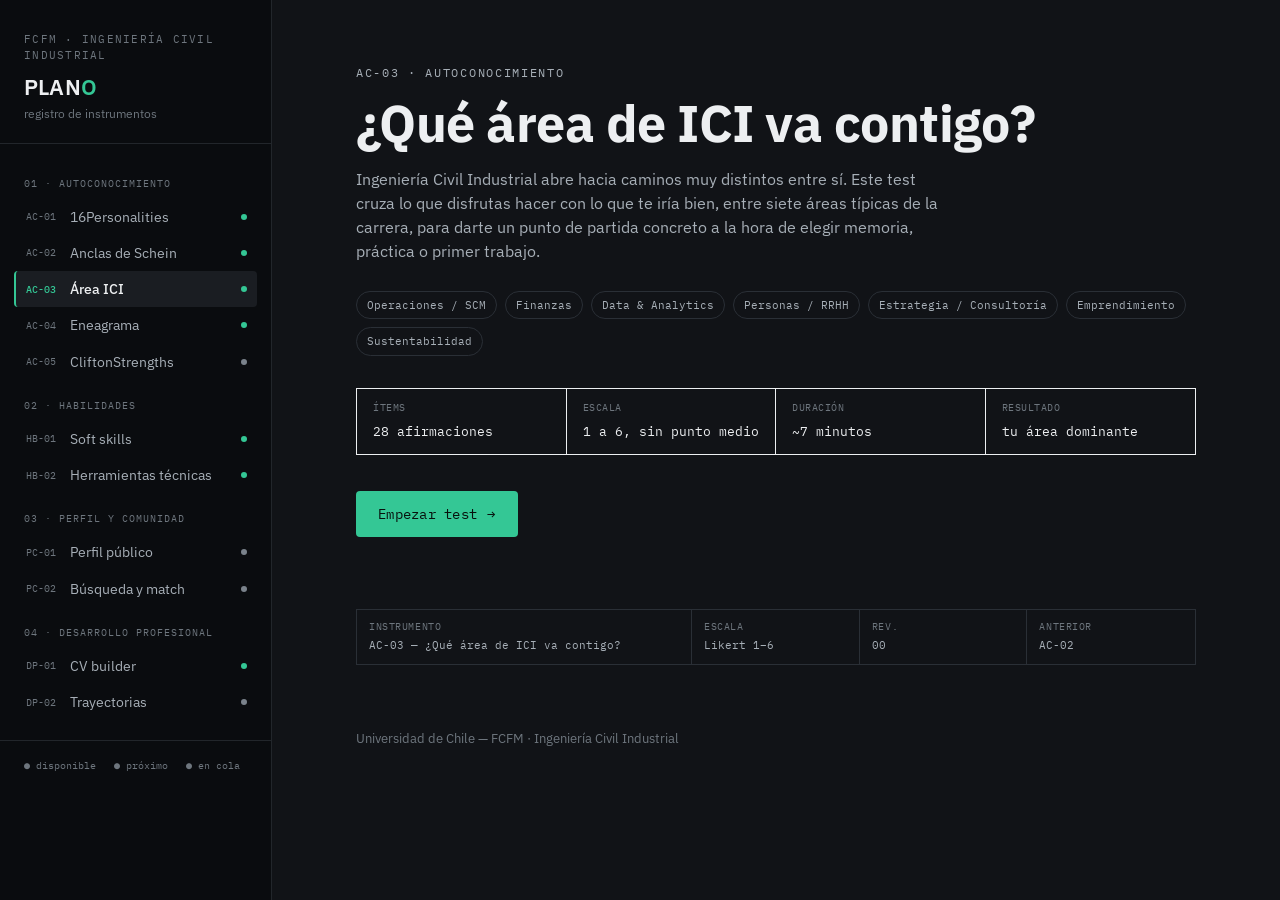
==== commit c3953e33: "Add files via upload" ====
--- a/area-ici.html
+++ b/area-ici.html
@@ -54,8 +54,8 @@
     display:inline-flex;
     align-items:center;
     gap:10px;
-    background:var(--ink);
-    color:#F2F6FA;
+    background:var(--accent);
+    color:var(--accent-text);
     border:none;
     font-family:'IBM Plex Mono', monospace;
     font-size:13.5px;
@@ -65,7 +65,7 @@
     cursor:pointer;
     transition:background 0.15s ease, transform 0.15s ease;
   }
-  .start-btn:hover{background:#2A3E52; transform:translateY(-1px);}
+  .start-btn:hover{background:var(--accent-deep); transform:translateY(-1px);}
   .start-btn .arrow{transition:transform 0.15s ease;}
   .start-btn:hover .arrow{transform:translateX(3px);}
 
@@ -102,7 +102,7 @@
   .progress-track{
     position:relative;
     height:8px;
-    background:#D3DEE7;
+    background:var(--grid-line);
     border:1px solid var(--grid-line);
   }
   .progress-fill{
@@ -173,10 +173,10 @@
     cursor:pointer;
     transition:border-color 0.15s ease, background 0.15s ease;
   }
-  .nav-btn:hover:not(:disabled){border-color:var(--ink); background:#DCE5EC;}
+  .nav-btn:hover:not(:disabled){border-color:var(--ink); background:var(--grid-line);}
   .nav-btn:disabled{opacity:0.35; cursor:not-allowed;}
-  .nav-btn.primary{background:var(--ink); color:#F2F6FA; border-color:var(--ink);}
-  .nav-btn.primary:hover{background:#2A3E52;}
+  .nav-btn.primary{background:var(--accent); color:var(--accent-text); border-color:var(--accent);}
+  .nav-btn.primary:hover{background:var(--accent-deep);}
 
   /* ---------- results ---------- */
   .results-eyebrow{
@@ -214,7 +214,7 @@
   }
   .anchor-track{
     height:14px;
-    background:#DCE5EC;
+    background:var(--grid-line);
     border:1px solid var(--grid-line);
     position:relative;
   }
@@ -236,7 +236,7 @@
     gap:16px;
   }
   .callout{
-    background:#F4F7F9;
+    background:var(--paper-deep);
     border:1px solid var(--grid-line);
     border-left:3px solid var(--accent);
     padding:18px 20px;
--- a/styles.css
+++ b/styles.css
@@ -6,22 +6,23 @@
    ============================================================ */
 
 :root{
-  --paper:#FFFFFF;
-  --paper-deep:#F6F6F4;
-  --grid-line:#E4E4E1;
-  --ink:#1C2B39;
-  --ink-soft:#57616B;
-  --ink-faint:#8D949B;
-  --panel:#FFFFFF;
-  --panel-line:#E4E4E1;
-  --accent:#3D5A80;
-  --accent-deep:#24374F;
-  --ok:#2F7D5F;
-  --ok-bg:#E4EEE9;
-  --wait:#9AA1A8;
-  --wait-bg:#EFEFED;
-  --next-bg:#EEF2F6;
-  --radius:3px;
+  --paper:#111317;
+  --paper-deep:#1A1D22;
+  --grid-line:#2A2F36;
+  --ink:#EDEFF1;
+  --ink-soft:#A7AFB7;
+  --ink-faint:#6E767E;
+  --panel:#0A0C0F;
+  --panel-line:#22262B;
+  --accent:#34C795;
+  --accent-deep:#1F9C74;
+  --accent-text:#08110D;
+  --ok:#34C795;
+  --ok-bg:#132420;
+  --wait:#7A828B;
+  --wait-bg:#1B1E22;
+  --next-bg:#12241D;
+  --radius:4px;
   --sidebar-w:272px;
 }
 
@@ -166,18 +167,14 @@
   font-family:'IBM Plex Mono', monospace;
   font-size:18px;
   cursor:pointer;
-  box-shadow:0 2px 8px rgba(28,43,57,0.08);
+  box-shadow:0 4px 14px rgba(0,0,0,0.5);
 }
 
 /* ---------- main / content area ---------- */
 .paper{
   flex:1;
   min-width:0;
-  background-image:
-    linear-gradient(rgba(28,43,57,0.035) 1px, transparent 1px),
-    linear-gradient(90deg, rgba(28,43,57,0.035) 1px, transparent 1px);
-  background-size:40px 40px;
-  background-position:-1px -1px;
+  background:var(--paper);
   position:relative;
 }
 
@@ -215,9 +212,9 @@
 /* ---------- share-by-email box (used on every results screen) ---------- */
 .share-box{
   margin-top:40px;
-  border:1px solid var(--ink);
+  border:1px solid var(--grid-line);
   padding:20px 22px;
-  background:#F4F7F9;
+  background:var(--paper-deep);
   max-width:640px;
 }
 .share-box .label{
@@ -238,31 +235,33 @@
   flex:1;
   min-width:200px;
   padding:10px 12px;
-  border:1px solid var(--ink-faint);
+  border:1px solid var(--grid-line);
   border-radius:var(--radius);
   font-family:'IBM Plex Sans', sans-serif;
   font-size:14px;
-  background:#fff;
-  color:var(--ink);
-}
+  background:var(--panel);
+  color:var(--ink);
+}
+.share-input::placeholder{color:var(--ink-faint);}
 .share-input:focus{
   outline:2px solid var(--accent);
   outline-offset:1px;
-  border-color:var(--ink);
+  border-color:var(--accent);
 }
 .share-btn{
   font-family:'IBM Plex Mono', monospace;
   font-size:13px;
-  background:var(--ink);
-  color:#F2F6FA;
+  background:var(--accent);
+  color:var(--accent-text);
   border:none;
   padding:10px 18px;
   border-radius:var(--radius);
   cursor:pointer;
   white-space:nowrap;
+  font-weight:600;
   transition:background 0.15s ease;
 }
-.share-btn:hover{background:#2A3E52;}
+.share-btn:hover{background:var(--accent-deep);}
 .share-note{
   font-size:11.5px;
   color:var(--ink-faint);
@@ -270,7 +269,7 @@
 }
 .share-error{
   font-size:11.5px;
-  color:#B3401F;
+  color:#FF7A5C;
   margin-top:10px;
   display:none;
 }
@@ -311,7 +310,7 @@
 }
 .anchor-track{
   height:14px;
-  background:#DCE5EC;
+  background:var(--grid-line);
   border:1px solid var(--grid-line);
   position:relative;
 }
@@ -332,7 +331,7 @@
   gap:16px;
 }
 .callout{
-  background:#F4F7F9;
+  background:var(--paper-deep);
   border:1px solid var(--grid-line);
   border-left:3px solid var(--accent);
   padding:18px 20px;
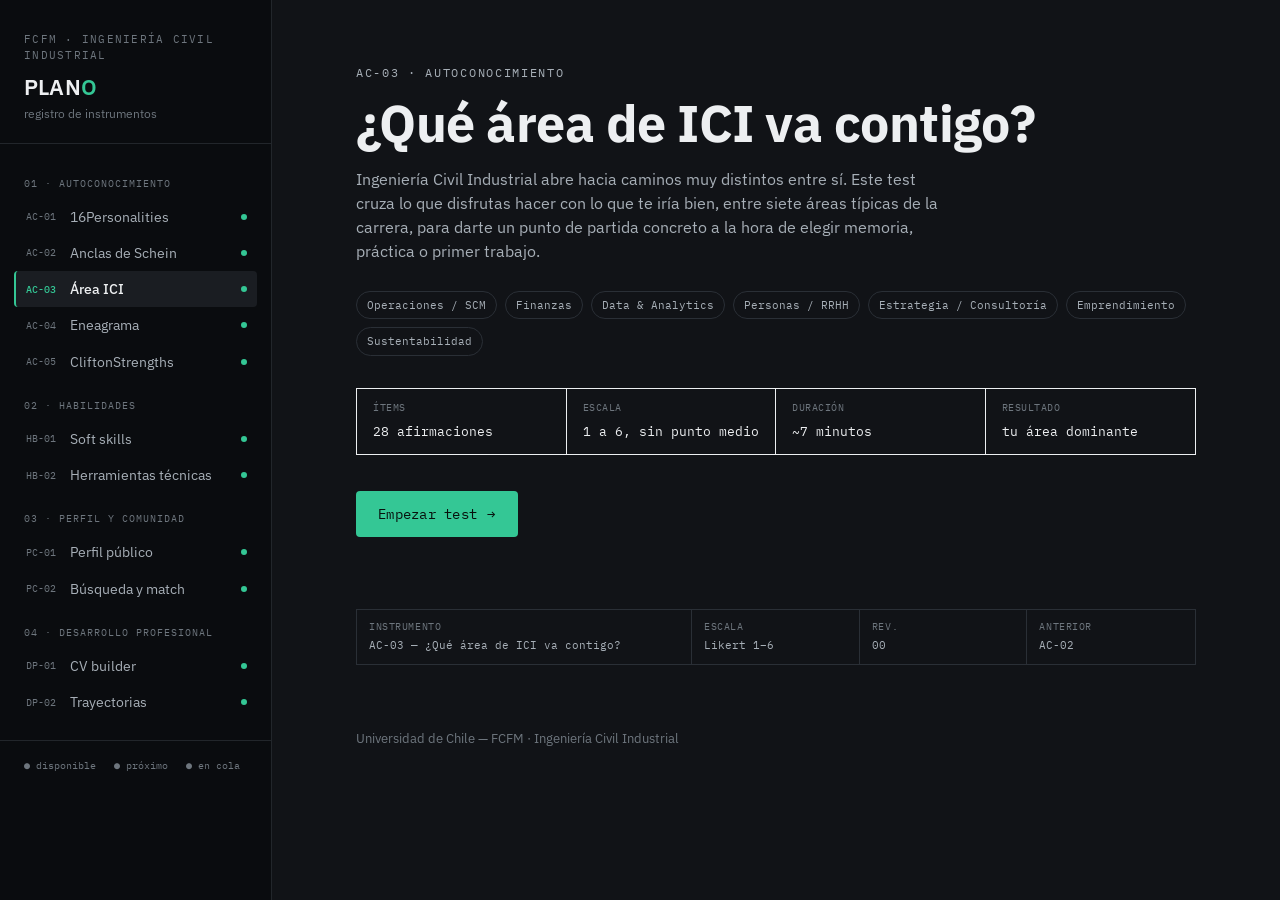
==== commit a3a5bfd0: "Add files via upload" ====
--- a/area-ici.html
+++ b/area-ici.html
@@ -302,7 +302,7 @@
       <a class="nav-link" href="schein.html"><span class="nav-code">AC-02</span>Anclas de Schein<span class="nav-dot ok"></span></a>
       <a class="nav-link active" href="area-ici.html"><span class="nav-code">AC-03</span>Área ICI<span class="nav-dot ok"></span></a>
       <a class="nav-link" href="eneagrama.html"><span class="nav-code">AC-04</span>Eneagrama<span class="nav-dot ok"></span></a>
-      <a class="nav-link" href="index.html#autoconocimiento"><span class="nav-code">AC-05</span>CliftonStrengths<span class="nav-dot"></span></a>
+      <a class="nav-link" href="cliftonstrengths.html"><span class="nav-code">AC-05</span>CliftonStrengths<span class="nav-dot ok"></span></a>
     </div>
 
     <div class="nav-group">
@@ -313,14 +313,14 @@
 
     <div class="nav-group">
       <div class="nav-group-title">03 · Perfil y comunidad</div>
-      <a class="nav-link" href="index.html#comunidad"><span class="nav-code">PC-01</span>Perfil público<span class="nav-dot"></span></a>
-      <a class="nav-link" href="index.html#comunidad"><span class="nav-code">PC-02</span>Búsqueda y match<span class="nav-dot"></span></a>
+      <a class="nav-link" href="perfil.html"><span class="nav-code">PC-01</span>Perfil público<span class="nav-dot ok"></span></a>
+      <a class="nav-link" href="buscar.html"><span class="nav-code">PC-02</span>Búsqueda y match<span class="nav-dot ok"></span></a>
     </div>
 
     <div class="nav-group">
       <div class="nav-group-title">04 · Desarrollo profesional</div>
       <a class="nav-link" href="cv-builder.html"><span class="nav-code">DP-01</span>CV builder<span class="nav-dot ok"></span></a>
-      <a class="nav-link" href="index.html#desarrollo"><span class="nav-code">DP-02</span>Trayectorias<span class="nav-dot"></span></a>
+      <a class="nav-link" href="trayectorias.html"><span class="nav-code">DP-02</span>Trayectorias<span class="nav-dot ok"></span></a>
     </div>
 
     <div class="sidebar-foot">
@@ -560,6 +560,7 @@
 
     const ranked = Object.entries(scores).sort((a, b) => b[1] - a[1]);
     lastRanked = ranked;
+    try{localStorage.setItem('plano_ac03',JSON.stringify(ranked.slice(0,2).map(r=>ANCHORS[r[0]].name)));}catch(e){}
 
     const barsContainer = document.getElementById('barsContainer');
     barsContainer.innerHTML = '';
